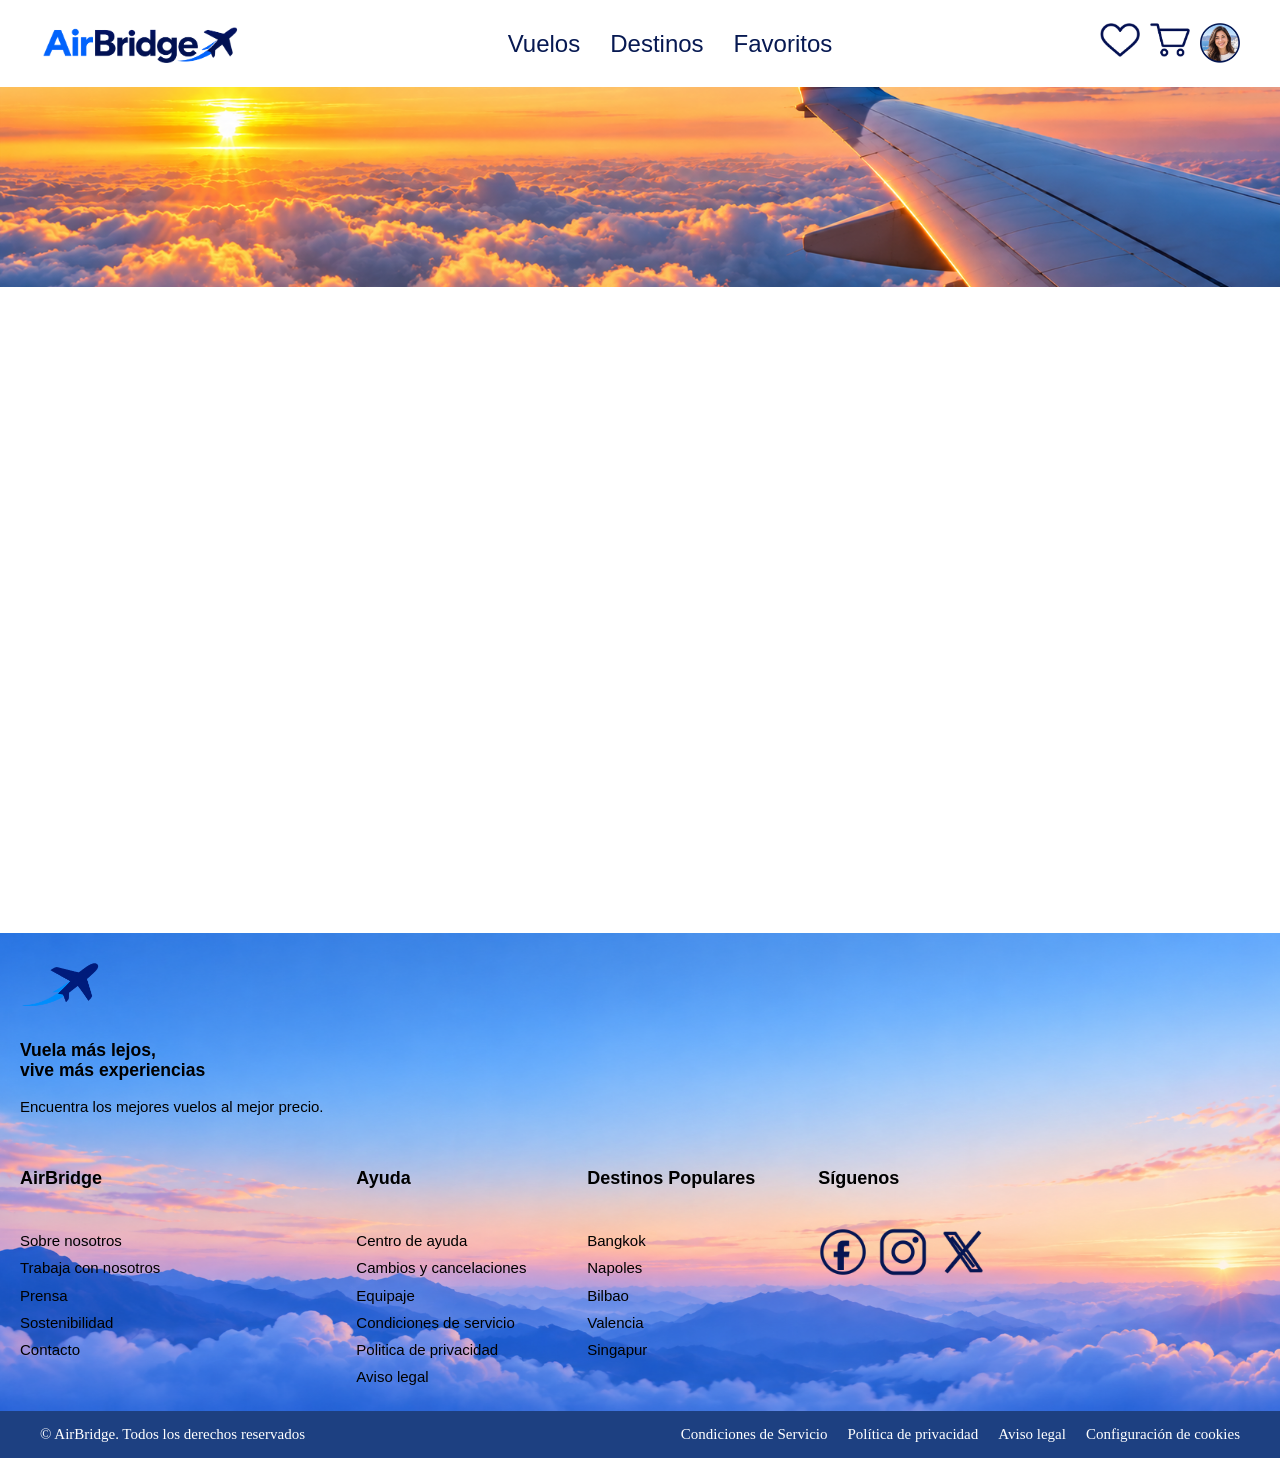
==== index.html @ 09ea3941 "ajustes para mobile first-hay que seguir" ====
<!DOCTYPE html>
<html lang="es">

<head>
    <meta charset="UTF-8">
    <meta name="viewport" content="width=device-width, initial-scale=1.0">
    <meta name="author" content="Grupo4">
    <meta name="description" content="Buscador de vuelos">
    <link rel="icon" href="assets/logo_tab.png" type="image/png">
    <link rel="stylesheet" href="css/normalize.css">
    <link rel="stylesheet" href="css/variables.css">
    <link rel="stylesheet" href="css/style.css">
    <link rel="stylesheet" href="css/index.css">

    <title>AirBridge</title>
</head>

<body>
    <header>
        <nav class="header__nav">

            <a href="index.html" class="header__logo-link">
                <img src="assets/logo.png" alt="image_logo">
            </a>

            <ul class="header__navigator">
                <li>
                    <a class="header__navigator-link" href="index.html">Vuelos</a>
                </li>
                <li>
                    <a class="header__navigator-link" href="#">Destinos</a>
                </li>
                <li>
                    <a class="header__navigator-link" href="#">Favoritos</a>
                </li>
            </ul>

            <ul class="header__net">
                <li class="header__net-link">
                    <a href="results.html">
                        <img src="assets/icons/corazon.png" alt="Favorites">
                    </a>
                </li>
                <li class="header__net-link">
                    <a href="shoppingCart.html">
                        <img src="assets/icons/carrito.png" alt="Shopping-car">
                    </a>
                </li>
                <li class="header__net-link">
                    <a href="#">
                        <img src="assets/icons/logged_in.png" alt="User">
                    </a>
                </li>
            </ul>
        </nav>
    </header>
    <main>
        <div>
            <img src="assets/portada.png" class="front__image" alt="image-front">
        </div>


    </main>
    <footer>
        <div class="footer">
            <section class="footer__section">
                <div class="footer__logo">
                    <img src="assets/logo_tab.png" height="80px" width="80px" alt="image/logo"
                        class="footer__logo-image">
                    <div class="footer__logo-text">
                        <h3>Vuela más lejos, <br> vive más experiencias</h3>
                        <p>Encuentra los mejores vuelos al mejor precio.</p>
                    </div>

                </div>
                <div class="footer__air">
                    <h3 class="footer__air-text">AirBridge</h3>
                    <ul class="footer__air-list">
                        <li>Sobre nosotros</li>
                        <li>Trabaja con nosotros</li>
                        <li>Prensa</li>
                        <li>Sostenibilidad</li>
                        <li>Contacto</li>
                    </ul>
                </div>
                <div class="footer__air">
                    <h3 class="footer__air-text">Ayuda</h3>
                    <ul class="footer__air-list">
                        <li>Centro de ayuda</li>
                        <li>Cambios y cancelaciones</li>
                        <li>Equipaje</li>
                        <li>Condiciones de servicio</li>
                        <li>Politica de privacidad</li>
                        <li>Aviso legal</li>
                    </ul>
                </div>
                <div class="footer__air">
                    <h3 class="footer__air-text">Destinos Populares</h3>
                    <ul class="footer__air-list">
                        <li>Bangkok</li>
                        <li>Napoles</li>
                        <li>Bilbao</li>
                        <li>Valencia</li>
                        <li>Singapur</li>
                    </ul>
                </div>
                <div class="footer__air">
                    <h3 class="footer__air-text">Síguenos</h3>
                    <ul class="footer__logo-list">
                        <li>
                            <img src="assets/icons/facebook.png" height="50px" width="50px" alt="image/facebook">
                        </li>
                        <li>
                            <img src="assets/icons/instagram.png" height="50px" width="50px" alt="image/instagram">
                        </li>
                        <li>
                            <img src="assets/icons/x.png" height="50px" width="50px" alt="image/x">
                        </li>
                    </ul>
                </div>
            </section>

        </div> <!-- footer -->
        <div class="footer__copy">
            <p>&copy; AirBridge. Todos los derechos reservados
            <div class="footer__copy-net">
                <p>Condiciones de Servicio</p>
                <p>Política de privacidad</p>
                <p>Aviso legal</p>
                <p>Configuración de cookies</p>
            </div>
        </div>
    </footer>

</body>

</html>
---- css/variables.css ----
:root{

/* =================================================
                  MAIN COLORS                           
===================================================*/

   --color-primary:     #0066FF; /* Azul eléctrico */
   --color-secondary:   #2563EB; /* Azul intenso */
   --color-navy:        #071952; /* Azul marino oscuro */

/* =================================================
                BACKGROUND                         
====================================================*/
   
   --bg-primary:        #F4F9FE; /* Blanco azulado muy claro */
   --color-surface:     #FFFFFF; /* Blanco puro */
   --color-surface-blue:#EAF2FC; /* Azul hielo muy claro */

/* ==================================================
                  TEXTS                              
=====================================================*/

   --color-text:           #071952;  /* Azul marino oscuro */
   --color-text-secondary: #526A99;  /* Azul grisáceo */

/* ==================================================
                  BORDERS                              
=====================================================*/

   --color-border:  #D5E2F3; /* Azul grisáceo muy claro */

/* ==================================================
                  FOOTER                              
=====================================================*/

    --color-footer: #1D4081; /* Azul marino medio */

/* ==================================================
                  FONTS                              
=====================================================*/

   --font-primary:      Arial, Helvetica, sans-serif;
   --font-second:       Verdana, Geneva, sans-serif;

}
---- css/style.css ----
/*==========================================
              ESTILOS GENERALES             
============================================*/


html {
    box-sizing: border-box;
    font-size: 62.5%;
    /* Cambiamos la proporción 1rem = 10px  */
}

*,
*:before,
*:after {
    box-sizing: inherit;
}

/* =============================================
                  COMUNES                       
================================================*/

img {
    display: block;
    max-width: 100%;
    height: auto;
}

a {
    text-decoration: none;
    font-size: 2rem;
    color: var(--color-text);
}

ul {
    list-style: none;
}

.contenedor {
    max-width: 120rem;
    width: 90%;
    margin: 0 auto;
}

/*===============================================
                   HEADER                        
====================================================*/


/*---------------Mobile*/

.header__nav {
    background-color: var(--color-surface);
    display: flex;
    flex-wrap: wrap;
    justify-content: space-between;
    align-items: center;
    margin: 0;
    padding: 1rem 1.6rem;
    row-gap: 1rem;
}

.header__logo-link {
    width: 12rem;
}

.header__navigator {
    display: flex;
    gap: 3rem;
    order: 3;
    width: 100%;
    justify-content: center;
}

.header__navigator-link {
    font-family: var(--font-primary);
    font-size: 1.6rem;
}

.header__net {
    display: flex;
    gap: 1rem;
}

.header__net img {
    width: 2.8rem;
}


/*--------------Desktop*/
@media (min-width:1024px) {
    .header__nav {
        flex-wrap: nowrap;
        padding: 1rem 4rem;
    }

    .header__logo-link {
        width: 20rem;
    }

    .header__navigator {
        order: 0;
        width: auto;
        gap: 3rem;
    }

    .header__navigator-link {
        font-size: 2.4rem;
    }

    .header__net img {
        width: 4rem;
    }

}







/*================================================
               PORTADA                            
==================================================*/
main {
    margin: 0;
    padding: 0;
    min-height: 94vh;
}

.front__image {
    display: block;
    width: 100%;
    height: 20rem;
    object-fit: cover;
    object-position: center;
    margin: 0;
    padding: 0;
}





/*==================================
            FOOTER                   
=============================================*/
/*==================================
            FOOTER
=============================================*/

/*---------------Mobile*/

.footer {
    background-image: url(../assets/img_footer.png);
    background-size: cover;
    background-repeat: no-repeat;
    background-position: bottom;
}

.footer__section {
    display: grid;
    grid-template-columns: repeat(2, 1fr);
    gap: 2rem;
    padding: 1rem 2rem;
}

.footer__logo-text {
    font-family: var(--font-second);
    font-size: 1.5rem;
}

.footer__air {
    display: flex;
    flex-direction: column;
    gap: 1rem;
}

.footer__air-text {
    font-family: var(--font-primary);
    font-size: 1.8rem;
}

.footer__air-list {
    display: flex;
    flex-direction: column;
    gap: 1rem;
    padding: 0;
    font-family: var(--font-second);
    font-size: 1.5rem;
}

.footer__logo {
    grid-column: 1 / -1;
}

.footer__logo-list {
    display: flex;
    gap: 1rem;
    padding-left: 0;
}

.footer__copy {
    display: flex;
    flex-direction: column;
    gap: 1rem;
    padding: 1rem 1.6rem;
    font-size: 1.5rem;
    background-color: var(--color-footer);
    color: var(--color-surface);
}

.footer__copy-net {
    display: grid;
    grid-template-columns: repeat(2, 1fr);
    gap: 1rem;
}

/*--------------Desktop*/

@media (min-width: 1024px) {
    .footer__section {
        grid-template-columns: 1.5fr repeat(4, 1fr);
    }

    .footer__copy {
        flex-direction: row;
        justify-content: space-between;
        padding: 0 4rem;
    }

    .footer__copy-net {
        display: flex;
        gap: 2rem;
    }
}
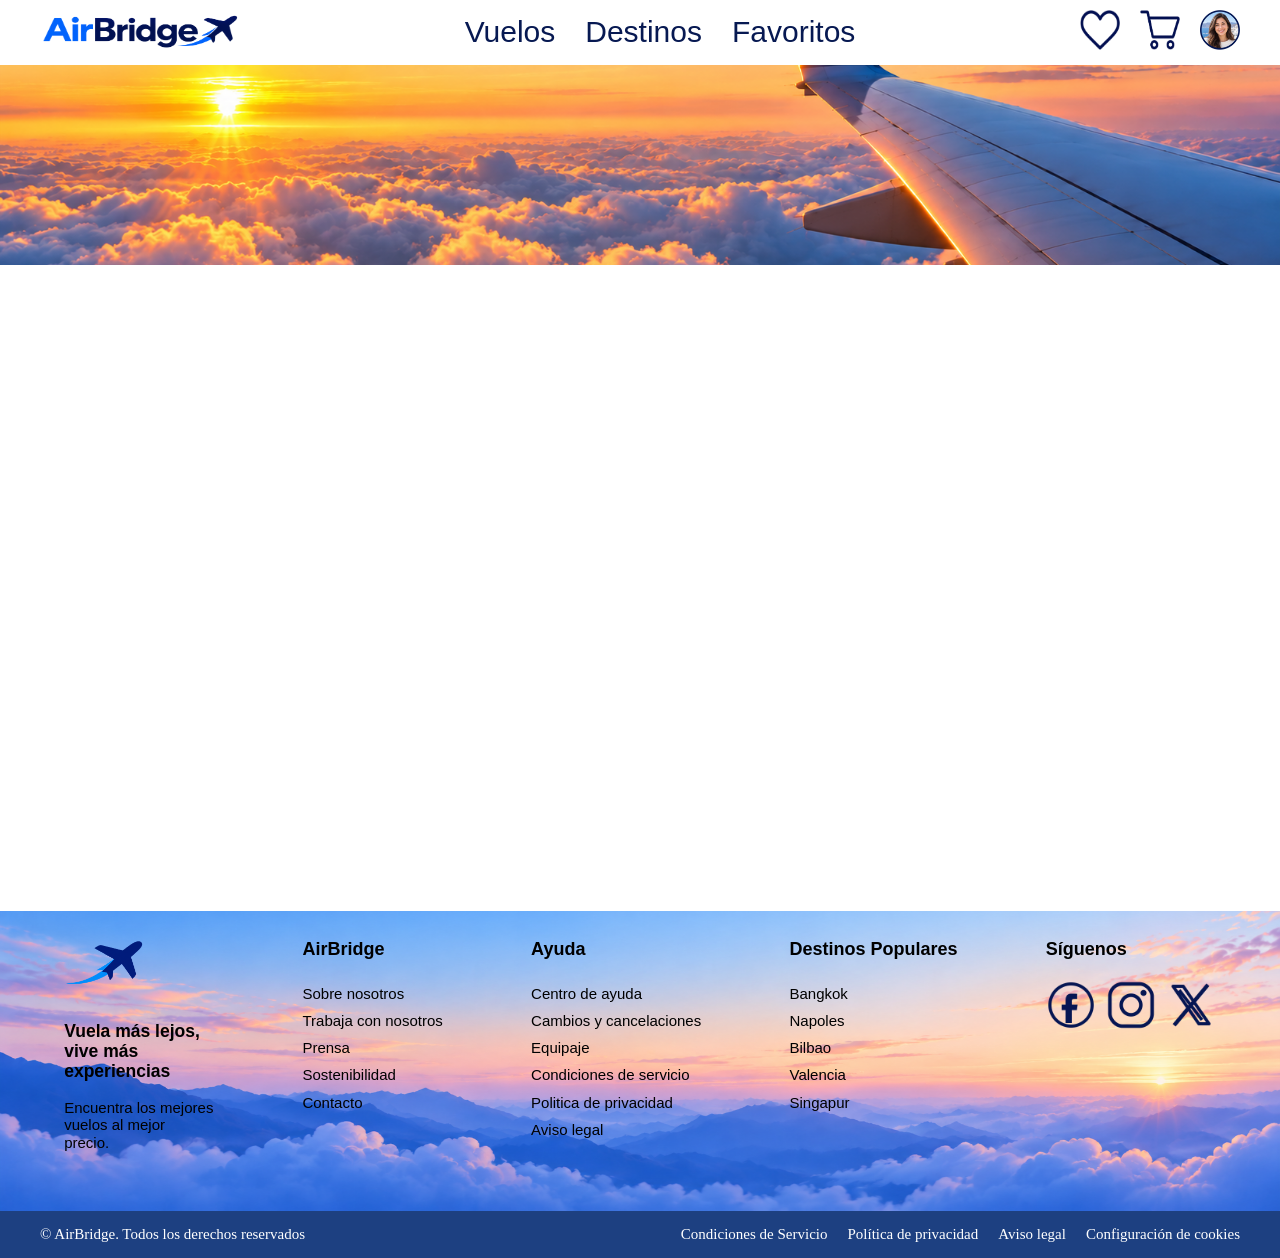
==== commit e6f9835a: "feat: formulario completado antes de unir a dev" ====
--- a/index.html
+++ b/index.html
@@ -1,6 +1,5 @@
 <!DOCTYPE html>
 <html lang="es">
-
 <head>
     <meta charset="UTF-8">
     <meta name="viewport" content="width=device-width, initial-scale=1.0">
@@ -10,17 +9,15 @@
     <link rel="stylesheet" href="css/normalize.css">
     <link rel="stylesheet" href="css/variables.css">
     <link rel="stylesheet" href="css/style.css">
-    <link rel="stylesheet" href="css/index.css">
 
     <title>AirBridge</title>
 </head>
-
 <body>
     <header>
         <nav class="header__nav">
 
             <a href="index.html" class="header__logo-link">
-                <img src="assets/logo.png" alt="image_logo">
+                <img src="assets/logo.png" height="60px" width="200px" alt="image_logo" >
             </a>
 
             <ul class="header__navigator">
@@ -32,41 +29,42 @@
                 </li>
                 <li>
                     <a class="header__navigator-link" href="#">Favoritos</a>
-                </li>
+                </li>                    
             </ul>
 
             <ul class="header__net">
-                <li class="header__net-link">
+                <li  class="header__net-link">
                     <a href="results.html">
-                        <img src="assets/icons/corazon.png" alt="Favorites">
-                    </a>
+                        <img src="assets/icons/corazon.png" height="40px" width="40px" alt="Favorites">
+                    </a>    
                 </li>
                 <li class="header__net-link">
                     <a href="shoppingCart.html">
-                        <img src="assets/icons/carrito.png" alt="Shopping-car">
+                        <img src="assets/icons/carrito.png" height="40px" width="40px" alt="Shopping-car">
                     </a>
                 </li>
-                <li class="header__net-link">
+                <li  class="header__net-link">
                     <a href="#">
-                        <img src="assets/icons/logged_in.png" alt="User">
+                        <img src="assets/icons/logged_in.png" height="40px" width="40px" alt="User">
                     </a>
                 </li>
             </ul>
         </nav>
     </header>
     <main>
-        <div>
-            <img src="assets/portada.png" class="front__image" alt="image-front">
+        <div >
+            <img src="assets/portada.png"  class="front__image" alt="image-front">
         </div>
+        <form action="" class="form" id="searchForm">
+       <!-- FORMULARIO  -->
 
-
+        </form>
     </main>
     <footer>
-        <div class="footer">
+            <div class="footer">
             <section class="footer__section">
                 <div class="footer__logo">
-                    <img src="assets/logo_tab.png" height="80px" width="80px" alt="image/logo"
-                        class="footer__logo-image">
+                    <img src="assets/logo_tab.png" height="80px" width="80px" alt="image/logo" class="footer__logo-image">
                     <div class="footer__logo-text">
                         <h3>Vuela más lejos, <br> vive más experiencias</h3>
                         <p>Encuentra los mejores vuelos al mejor precio.</p>
@@ -108,30 +106,30 @@
                     <h3 class="footer__air-text">Síguenos</h3>
                     <ul class="footer__logo-list">
                         <li>
-                            <img src="assets/icons/facebook.png" height="50px" width="50px" alt="image/facebook">
+                            <img src="assets/icons/facebook.png" height="50px" width="50px"alt="image/facebook">
                         </li>
                         <li>
-                            <img src="assets/icons/instagram.png" height="50px" width="50px" alt="image/instagram">
+                            <img src="assets/icons/instagram.png" height="50px" width="50px"alt="image/instagram">
                         </li>
                         <li>
-                            <img src="assets/icons/x.png" height="50px" width="50px" alt="image/x">
+                            <img src="assets/icons/x.png" height="50px" width="50px"alt="image/x">
                         </li>
                     </ul>
                 </div>
             </section>
 
-        </div> <!-- footer -->
+        </div>    <!-- footer -->
         <div class="footer__copy">
-            <p>&copy; AirBridge. Todos los derechos reservados
+            <p >&copy; AirBridge. Todos los derechos reservados 
             <div class="footer__copy-net">
                 <p>Condiciones de Servicio</p>
                 <p>Política de privacidad</p>
                 <p>Aviso legal</p>
                 <p>Configuración de cookies</p>
             </div>
-        </div>
+        </div> 
     </footer>
+    <script src="js/ui/redender.js"></script>
+</body>
+</html>
 
-</body>
-
-</html>
--- a/css/style.css
+++ b/css/style.css
@@ -1,17 +1,13 @@
 /*==========================================
               ESTILOS GENERALES             
-============================================*/
+============================================*/          
 
 
 html {
     box-sizing: border-box;
-    font-size: 62.5%;
-    /* Cambiamos la proporción 1rem = 10px  */
+    font-size: 62.5%;      /* Cambiamos la proporción 1rem = 10px  */ 
 }
-
-*,
-*:before,
-*:after {
+*, *:before, *:after {
     box-sizing: inherit;
 }
 
@@ -19,106 +15,55 @@
                   COMUNES                       
 ================================================*/
 
-img {
-    display: block;
-    max-width: 100%;
-    height: auto;
+a {
+  text-decoration: none;
+  font-size: 2rem;
+  color: var(--color-text);
 }
-
-a {
-    text-decoration: none;
-    font-size: 2rem;
-    color: var(--color-text);
-}
-
 ul {
-    list-style: none;
+  list-style: none;
 }
 
 .contenedor {
-    max-width: 120rem;
-    width: 90%;
-    margin: 0 auto;
+  max-width: 120rem;
+  width: 90%;
+  margin: 0 auto;
 }
 
 /*===============================================
                    HEADER                        
 ====================================================*/
 
-
-/*---------------Mobile*/
-
 .header__nav {
     background-color: var(--color-surface);
     display: flex;
-    flex-wrap: wrap;
     justify-content: space-between;
     align-items: center;
     margin: 0;
-    padding: 1rem 1.6rem;
-    row-gap: 1rem;
+    padding: 0;
+    max-height: 10vh;
+
+   
 }
-
 .header__logo-link {
-    width: 12rem;
+    width: 20rem;
+    height: auto;
+    margin-left: 4rem;
 }
-
 .header__navigator {
     display: flex;
-    gap: 3rem;
-    order: 3;
-    width: 100%;
-    justify-content: center;
+    gap: 3rem;   
 }
-
 .header__navigator-link {
     font-family: var(--font-primary);
-    font-size: 1.6rem;
+    font-size: 3rem;
 }
-
 .header__net {
     display: flex;
-    gap: 1rem;
+    gap: 2rem;
+    margin-right: 4rem;
 }
-
-.header__net img {
-    width: 2.8rem;
-}
-
-
-/*--------------Desktop*/
-@media (min-width:1024px) {
-    .header__nav {
-        flex-wrap: nowrap;
-        padding: 1rem 4rem;
-    }
-
-    .header__logo-link {
-        width: 20rem;
-    }
-
-    .header__navigator {
-        order: 0;
-        width: auto;
-        gap: 3rem;
-    }
-
-    .header__navigator-link {
-        font-size: 2.4rem;
-    }
-
-    .header__net img {
-        width: 4rem;
-    }
-
-}
-
-
-
-
-
-
-
+    
 /*================================================
                PORTADA                            
 ==================================================*/
@@ -127,7 +72,6 @@
     padding: 0;
     min-height: 94vh;
 }
-
 .front__image {
     display: block;
     width: 100%;
@@ -145,92 +89,74 @@
 /*==================================
             FOOTER                   
 =============================================*/
-/*==================================
-            FOOTER
-=============================================*/
-
-/*---------------Mobile*/
-
 .footer {
-    background-image: url(../assets/img_footer.png);
+    background-image: url( /assets/img_footer.png);
     background-size: cover;
     background-repeat: no-repeat;
-    background-position: bottom;
+    background-position: bottom ,bottom;
+    object-fit: cover; 
+    height: 30rem;
+    width: auto; 
 }
+.footer__section {   
+    display: flex;
+    justify-content:space-around;
+    align-items: flex-start;
+    margin: 0 ;
+    padding: 1rem 2rem;
+    max-height: 25rem;
 
-.footer__section {
-    display: grid;
-    grid-template-columns: repeat(2, 1fr);
-    gap: 2rem;
-    padding: 1rem 2rem;
+}
+.footer__logo {
+    width: 15rem;
+    height: 12rem;
 }
 
 .footer__logo-text {
+    font-size: 1.5rem;
     font-family: var(--font-second);
-    font-size: 1.5rem;
+    padding: 0;
+    margin: 0;
 }
 
 .footer__air {
     display: flex;
     flex-direction: column;
+    align-items: left;
     gap: 1rem;
 }
-
 .footer__air-text {
+    margin-bottom: 0;
     font-family: var(--font-primary);
     font-size: 1.8rem;
 }
-
 .footer__air-list {
     display: flex;
     flex-direction: column;
     gap: 1rem;
-    padding: 0;
+    padding: 0 ;
+}
+.footer__air-list  {
     font-family: var(--font-second);
     font-size: 1.5rem;
 }
-
-.footer__logo {
-    grid-column: 1 / -1;
+.footer__logo-list {
+    padding-left: 0;
+    display: flex;
+    justify-content: left;
+    gap: 1rem;
 }
-
-.footer__logo-list {
+.footer__copy  {
     display: flex;
-    gap: 1rem;
-    padding-left: 0;
-}
-
-.footer__copy {
-    display: flex;
-    flex-direction: column;
-    gap: 1rem;
-    padding: 1rem 1.6rem;
+    justify-content: space-between;
+    margin: 0 ;
     font-size: 1.5rem;
+    padding: 0 4rem;
     background-color: var(--color-footer);
     color: var(--color-surface);
 }
-
 .footer__copy-net {
-    display: grid;
-    grid-template-columns: repeat(2, 1fr);
-    gap: 1rem;
-}
-
-/*--------------Desktop*/
-
-@media (min-width: 1024px) {
-    .footer__section {
-        grid-template-columns: 1.5fr repeat(4, 1fr);
-    }
-
-    .footer__copy {
-        flex-direction: row;
-        justify-content: space-between;
-        padding: 0 4rem;
-    }
-
-    .footer__copy-net {
-        display: flex;
-        gap: 2rem;
-    }
+    display: flex;
+    gap: 2rem;
+    
 }
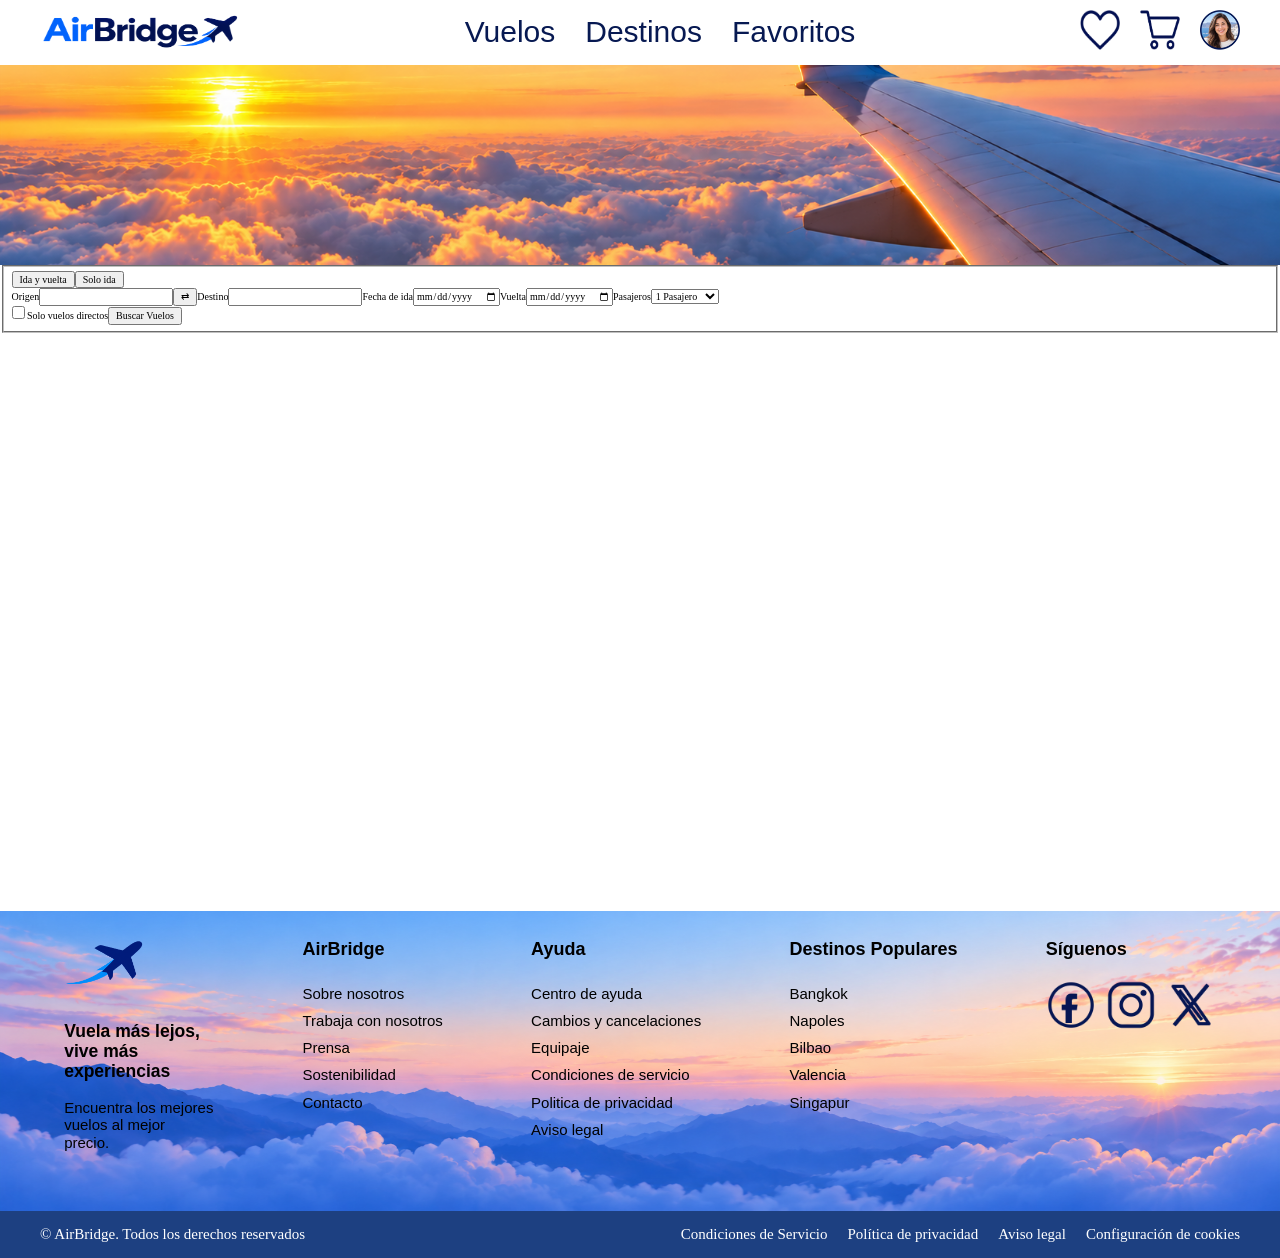
==== commit ae78afd8: "feat:index.js con el formulario importado" ====
--- a/index.html
+++ b/index.html
@@ -129,7 +129,7 @@
             </div>
         </div> 
     </footer>
-    <script src="js/ui/redender.js"></script>
+    <script type="module" src="js/pages/index.js" ></script>
 </body>
 </html>
 
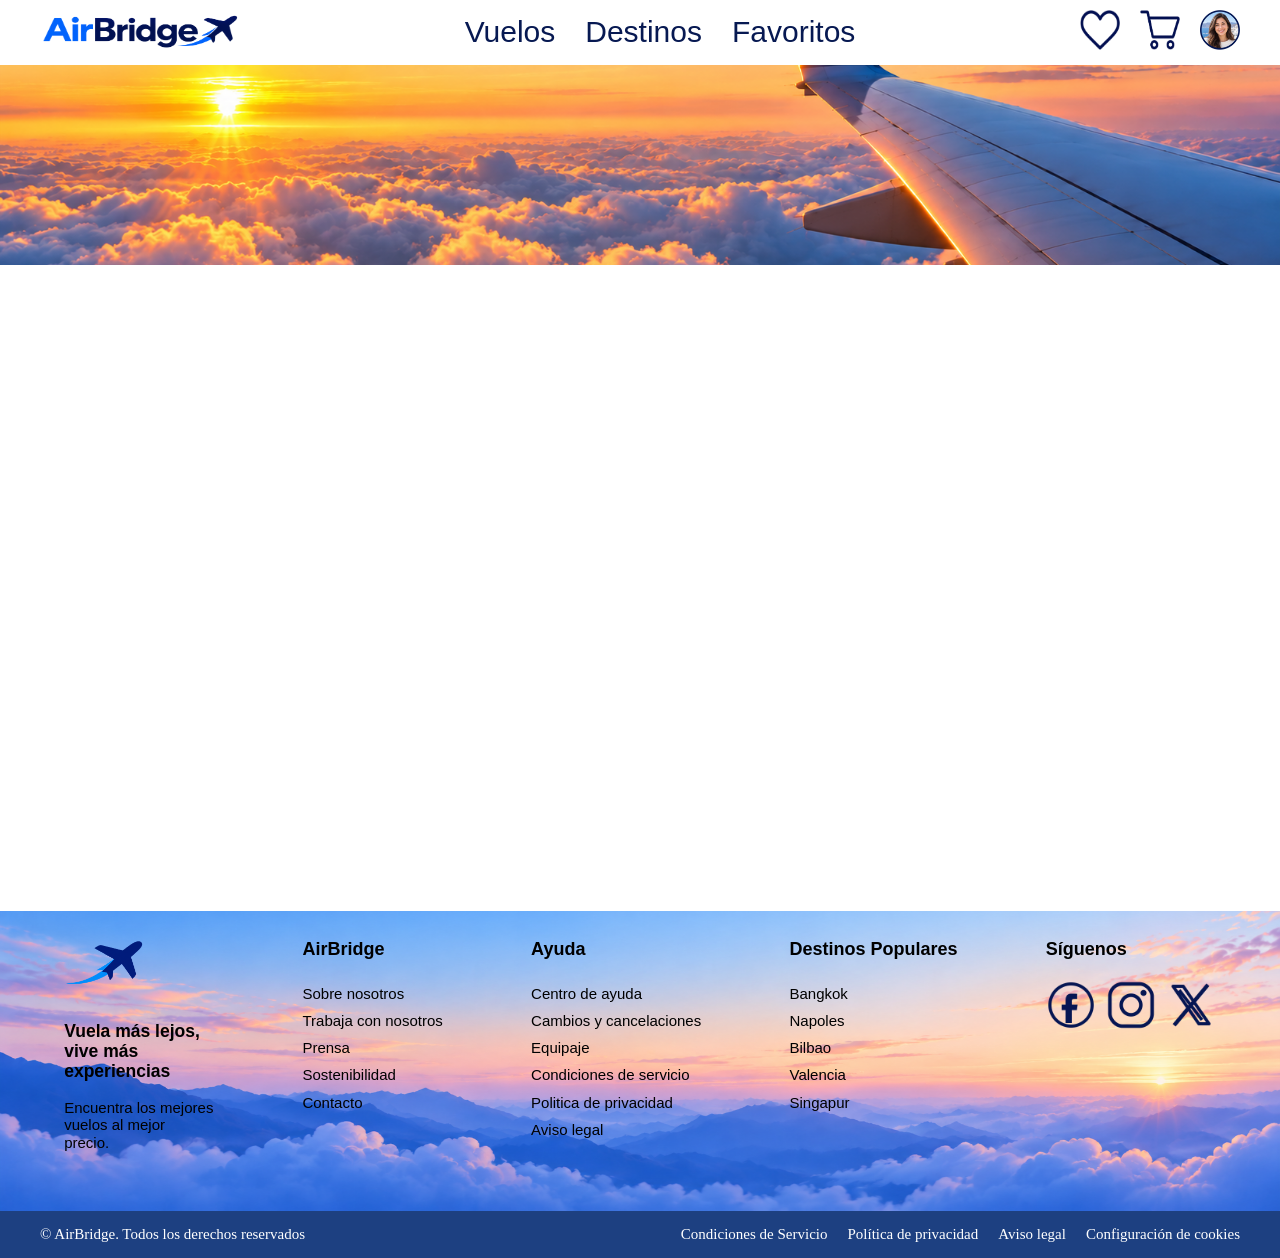
==== commit b367188f: "archivos de pruebas añadidos a gitignore" ====
--- a/index.html
+++ b/index.html
@@ -55,10 +55,6 @@
         <div >
             <img src="assets/portada.png"  class="front__image" alt="image-front">
         </div>
-        <form action="" class="form" id="searchForm">
-       <!-- FORMULARIO  -->
-
-        </form>
     </main>
     <footer>
             <div class="footer">
@@ -129,7 +125,8 @@
             </div>
         </div> 
     </footer>
-    <script type="module" src="js/pages/index.js" ></script>
+    
 </body>
 </html>
 
+
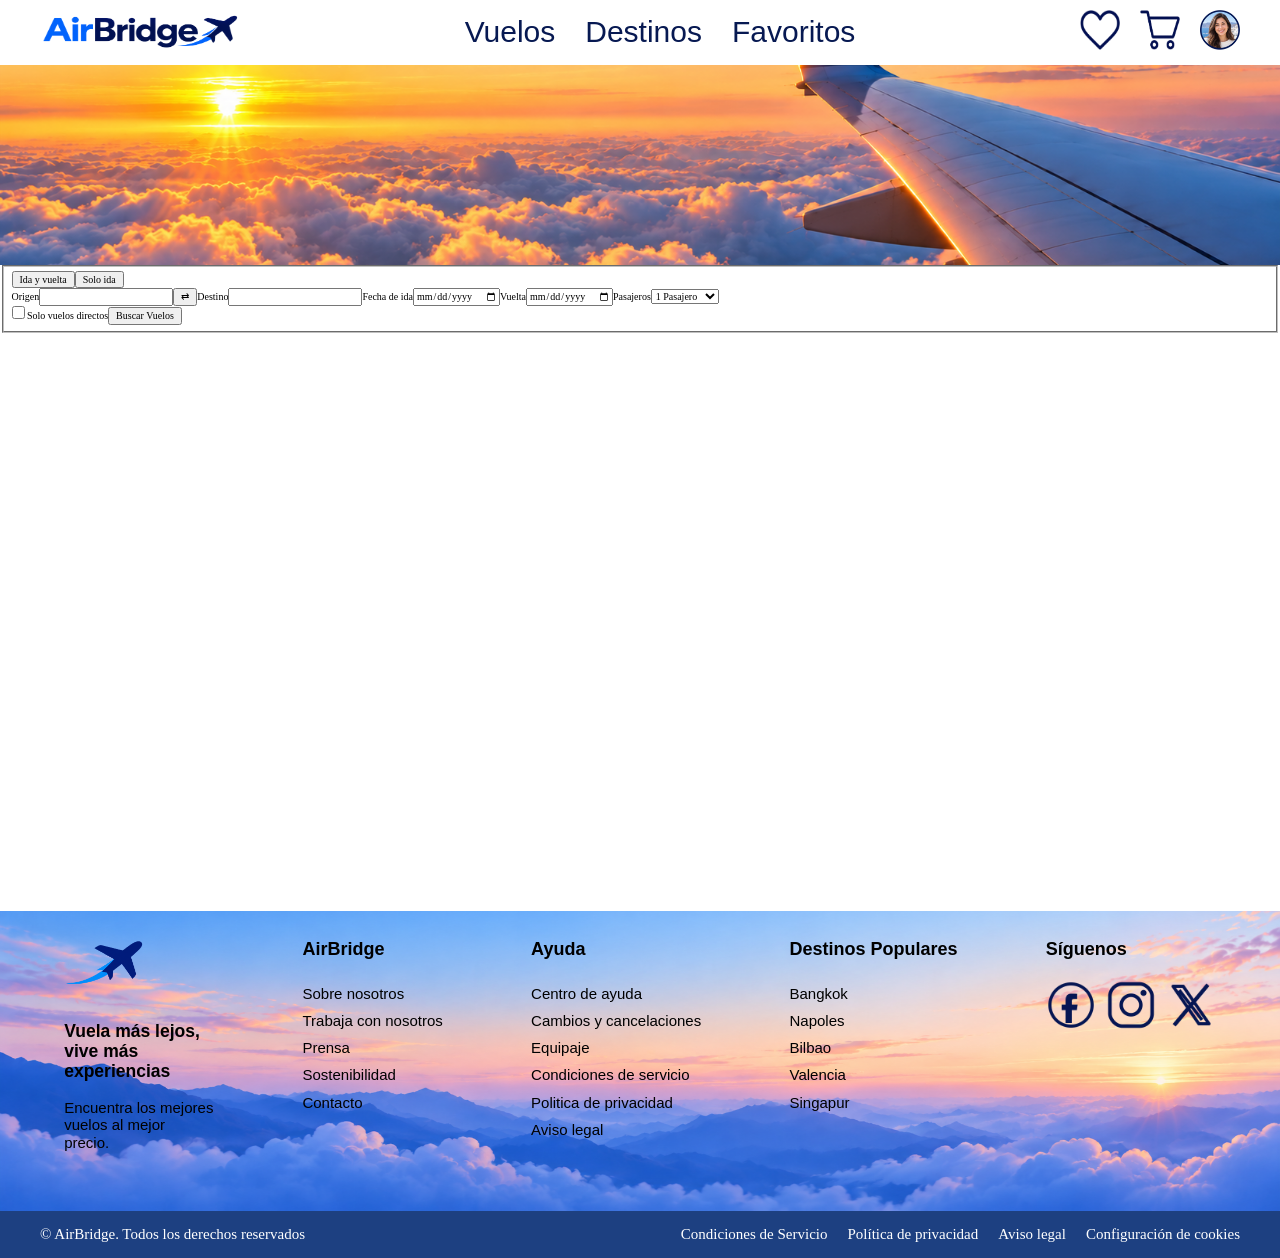
==== commit d5f6144e: "Merge branch 'dev' into ClasesModels" ====
--- a/index.html
+++ b/index.html
@@ -55,6 +55,10 @@
         <div >
             <img src="assets/portada.png"  class="front__image" alt="image-front">
         </div>
+        <form action="" class="form" id="searchForm">
+       <!-- FORMULARIO  -->
+
+        </form>
     </main>
     <footer>
             <div class="footer">
@@ -125,7 +129,7 @@
             </div>
         </div> 
     </footer>
-    
+    <script type="module" src="js/pages/index.js" ></script>
 </body>
 </html>
 
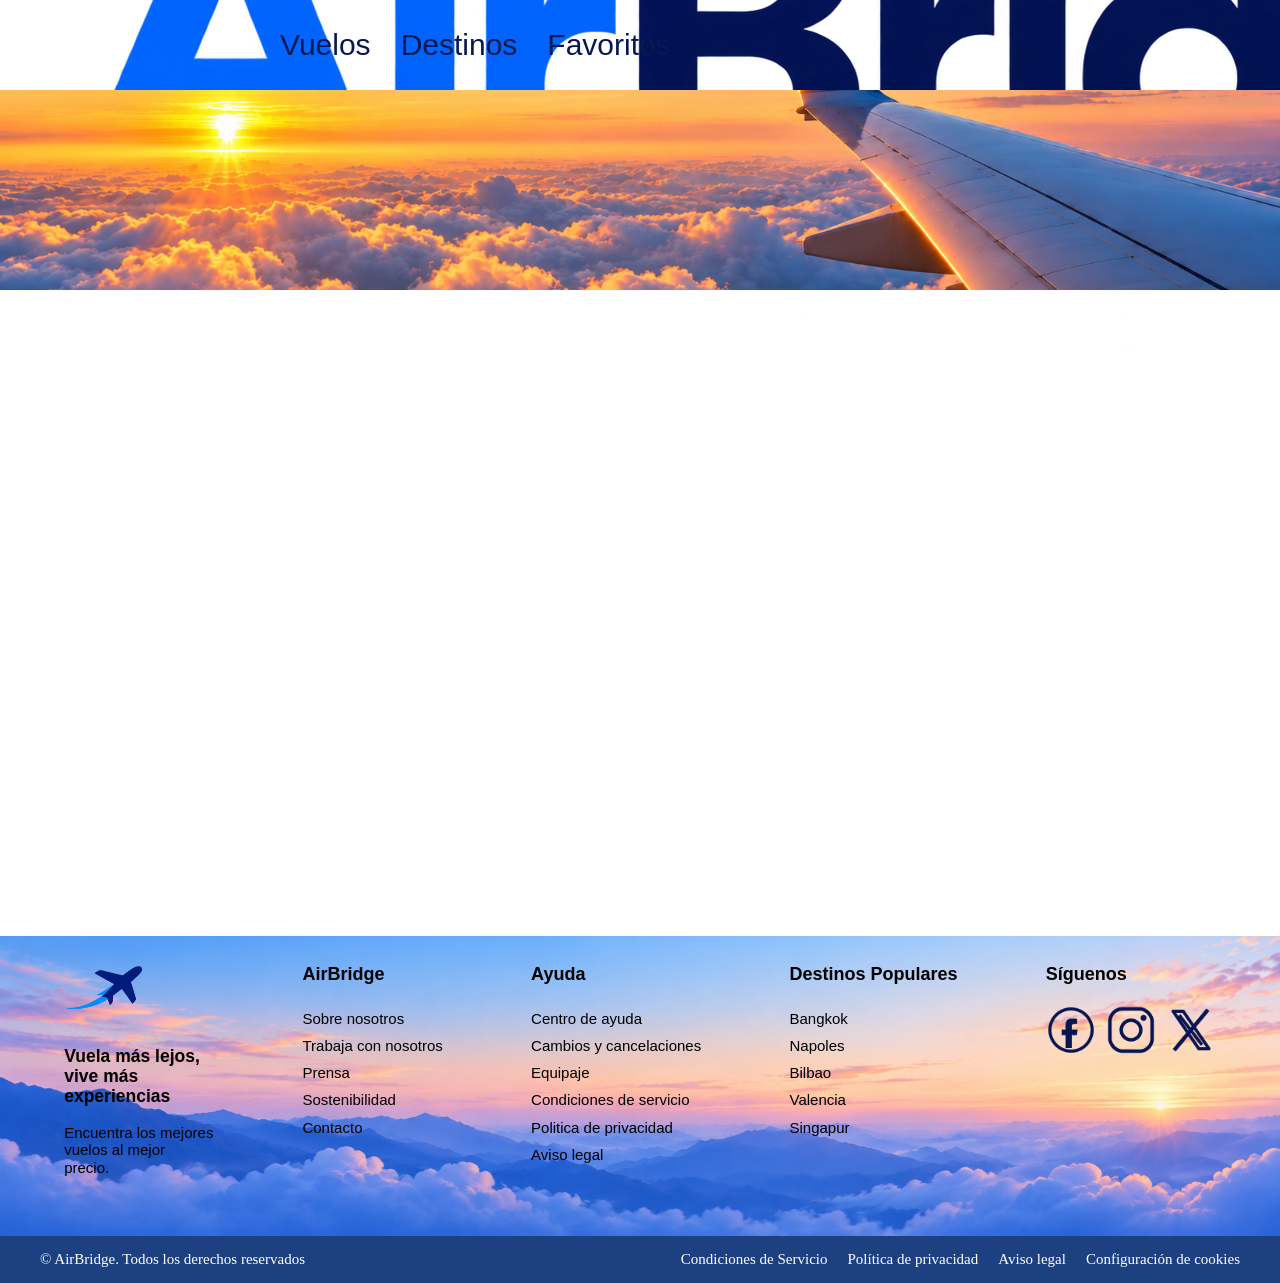
==== commit 1b64251d: "espacio" ====
--- a/index.html
+++ b/index.html
@@ -1,5 +1,6 @@
 <!DOCTYPE html>
 <html lang="es">
+
 <head>
     <meta charset="UTF-8">
     <meta name="viewport" content="width=device-width, initial-scale=1.0">
@@ -9,15 +10,17 @@
     <link rel="stylesheet" href="css/normalize.css">
     <link rel="stylesheet" href="css/variables.css">
     <link rel="stylesheet" href="css/style.css">
+    <link rel="stylesheet" href="css/index.css">
 
     <title>AirBridge</title>
 </head>
+
 <body>
     <header>
         <nav class="header__nav">
 
             <a href="index.html" class="header__logo-link">
-                <img src="assets/logo.png" height="60px" width="200px" alt="image_logo" >
+                <img src="assets/logo.png" alt="image_logo">
             </a>
 
             <ul class="header__navigator">
@@ -29,42 +32,41 @@
                 </li>
                 <li>
                     <a class="header__navigator-link" href="#">Favoritos</a>
-                </li>                    
+                </li>
             </ul>
-
+ 
             <ul class="header__net">
-                <li  class="header__net-link">
+                <li class="header__net-link">
                     <a href="results.html">
-                        <img src="assets/icons/corazon.png" height="40px" width="40px" alt="Favorites">
-                    </a>    
+                        <img src="assets/icons/corazon.png" alt="Favorites">
+                    </a>
                 </li>
                 <li class="header__net-link">
                     <a href="shoppingCart.html">
-                        <img src="assets/icons/carrito.png" height="40px" width="40px" alt="Shopping-car">
+                        <img src="assets/icons/carrito.png" alt="Shopping-car">
                     </a>
                 </li>
-                <li  class="header__net-link">
+                <li class="header__net-link">
                     <a href="#">
-                        <img src="assets/icons/logged_in.png" height="40px" width="40px" alt="User">
+                        <img src="assets/icons/logged_in.png" alt="User">
                     </a>
                 </li>
             </ul>
         </nav>
     </header>
     <main>
-        <div >
-            <img src="assets/portada.png"  class="front__image" alt="image-front">
+        <div>
+            <img src="assets/portada.png" class="front__image" alt="image-front">
         </div>
-        <form action="" class="form" id="searchForm">
-       <!-- FORMULARIO  -->
 
-        </form>
+
     </main>
     <footer>
-            <div class="footer">
+        <div class="footer">
             <section class="footer__section">
                 <div class="footer__logo">
-                    <img src="assets/logo_tab.png" height="80px" width="80px" alt="image/logo" class="footer__logo-image">
+                    <img src="assets/logo_tab.png" height="80px" width="80px" alt="image/logo"
+                        class="footer__logo-image">
                     <div class="footer__logo-text">
                         <h3>Vuela más lejos, <br> vive más experiencias</h3>
                         <p>Encuentra los mejores vuelos al mejor precio.</p>
@@ -106,31 +108,30 @@
                     <h3 class="footer__air-text">Síguenos</h3>
                     <ul class="footer__logo-list">
                         <li>
-                            <img src="assets/icons/facebook.png" height="50px" width="50px"alt="image/facebook">
+                            <img src="assets/icons/facebook.png" height="50px" width="50px" alt="image/facebook">
                         </li>
                         <li>
-                            <img src="assets/icons/instagram.png" height="50px" width="50px"alt="image/instagram">
+                            <img src="assets/icons/instagram.png" height="50px" width="50px" alt="image/instagram">
                         </li>
                         <li>
-                            <img src="assets/icons/x.png" height="50px" width="50px"alt="image/x">
+                            <img src="assets/icons/x.png" height="50px" width="50px" alt="image/x">
                         </li>
                     </ul>
                 </div>
             </section>
 
-        </div>    <!-- footer -->
+        </div> <!-- footer -->
         <div class="footer__copy">
-            <p >&copy; AirBridge. Todos los derechos reservados 
+            <p>&copy; AirBridge. Todos los derechos reservados
             <div class="footer__copy-net">
                 <p>Condiciones de Servicio</p>
                 <p>Política de privacidad</p>
                 <p>Aviso legal</p>
                 <p>Configuración de cookies</p>
             </div>
-        </div> 
+        </div>
     </footer>
-    <script type="module" src="js/pages/index.js" ></script>
+
 </body>
-</html>
 
-
+</html>
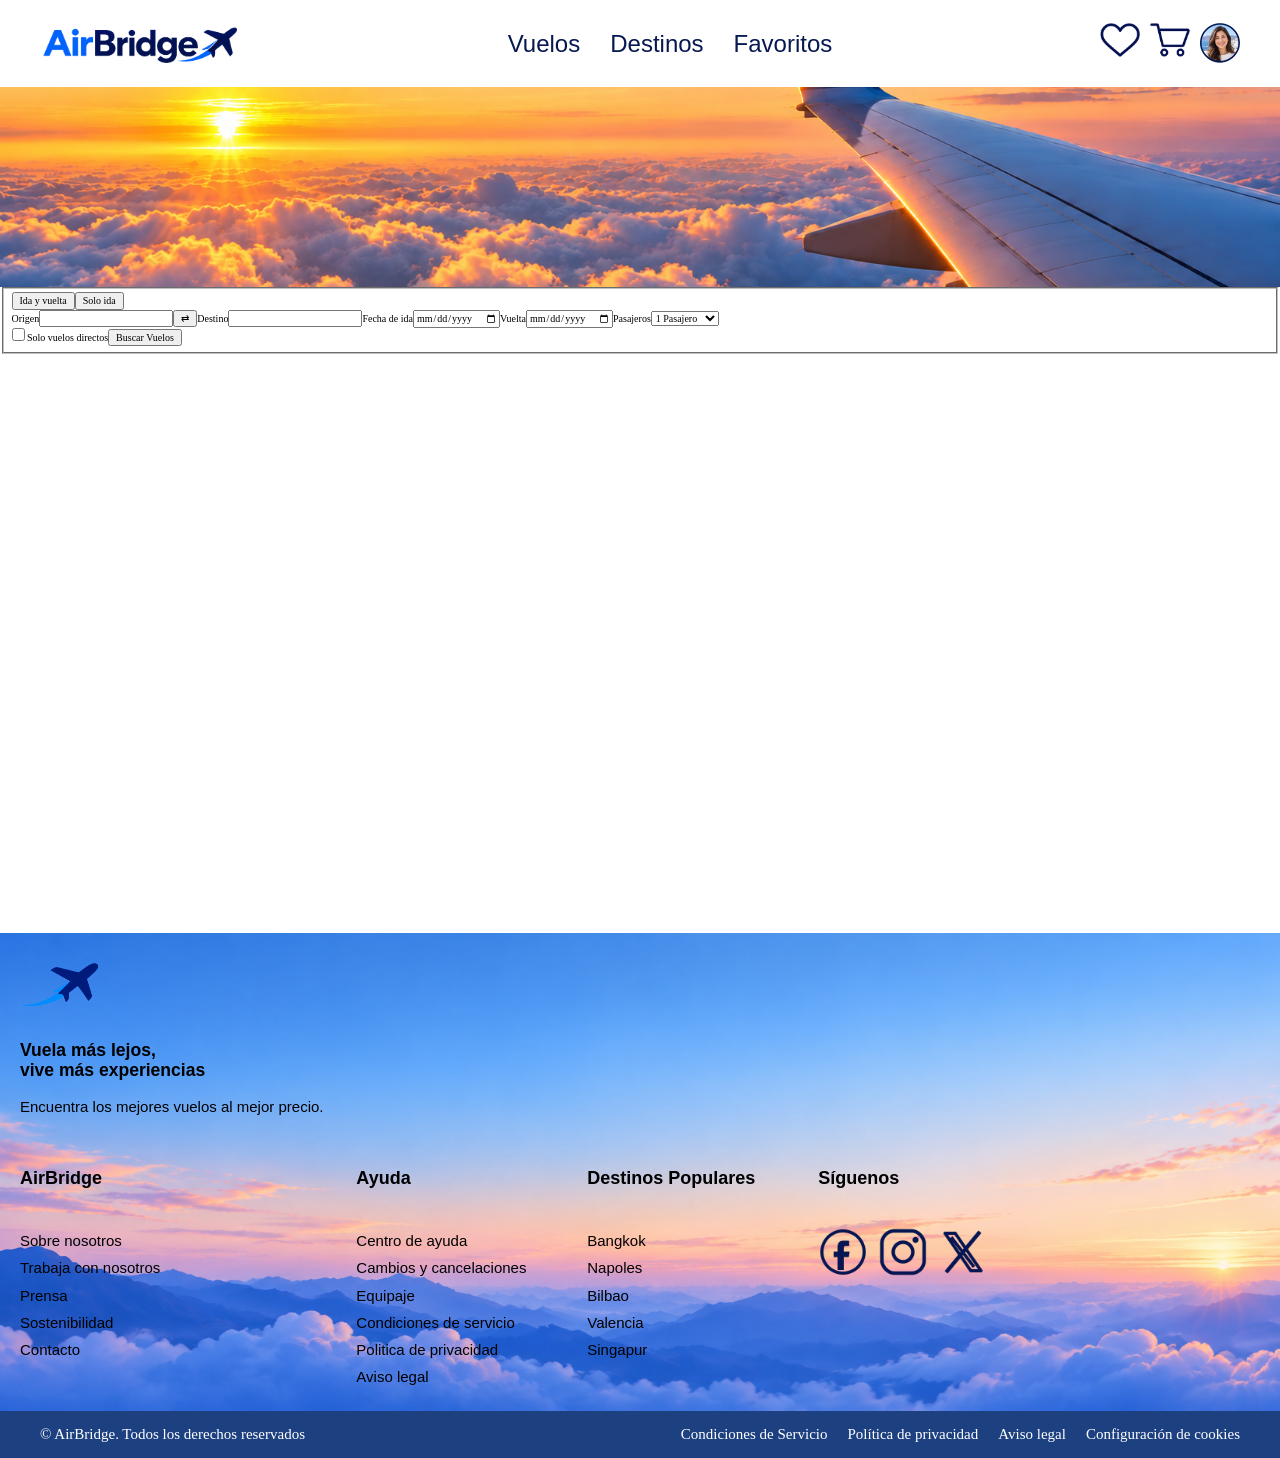
==== commit 9b1852a7: "Merge branch 'dev' into indexFront" ====
--- a/index.html
+++ b/index.html
@@ -58,8 +58,10 @@
         <div>
             <img src="assets/portada.png" class="front__image" alt="image-front">
         </div>
+        <form action="" class="form" id="searchForm">
+       <!-- FORMULARIO  -->
 
-
+        </form>
     </main>
     <footer>
         <div class="footer">
@@ -131,7 +133,7 @@
             </div>
         </div>
     </footer>
-
+    <script type="module" src="js/pages/index.js" ></script>
 </body>
 
-</html>+</html>
--- a/css/style.css
+++ b/css/style.css
@@ -1,13 +1,17 @@
 /*==========================================
               ESTILOS GENERALES             
-============================================*/          
+============================================*/
 
 
 html {
     box-sizing: border-box;
-    font-size: 62.5%;      /* Cambiamos la proporción 1rem = 10px  */ 
-}
-*, *:before, *:after {
+    font-size: 62.5%;
+    /* Cambiamos la proporción 1rem = 10px  */
+}
+
+*,
+*:before,
+*:after {
     box-sizing: inherit;
 }
 
@@ -15,13 +19,20 @@
                   COMUNES                       
 ================================================*/
 
+img {
+    display: block;
+    max-width: 100%;
+    height: auto;
+}
+
 a {
-  text-decoration: none;
-  font-size: 2rem;
-  color: var(--color-text);
-}
+    text-decoration: none;
+    font-size: 2rem;
+    color: var(--color-text);
+}
+
 ul {
-  list-style: none;
+    list-style: none;
 }
 
 .contenedor {
@@ -34,36 +45,80 @@
                    HEADER                        
 ====================================================*/
 
+
+/*---------------Mobile*/
+
 .header__nav {
     background-color: var(--color-surface);
     display: flex;
+    flex-wrap: wrap;
     justify-content: space-between;
     align-items: center;
     margin: 0;
-    padding: 0;
-    max-height: 10vh;
-
-   
-}
+    padding: 1rem 1.6rem;
+    row-gap: 1rem;
+}
+
 .header__logo-link {
-    width: 20rem;
-    height: auto;
-    margin-left: 4rem;
-}
+    width: 12rem;
+}
+
 .header__navigator {
     display: flex;
-    gap: 3rem;   
-}
+    gap: 3rem;
+    order: 3;
+    width: 100%;
+    justify-content: center;
+}
+
 .header__navigator-link {
     font-family: var(--font-primary);
-    font-size: 3rem;
-}
+    font-size: 1.6rem;
+}
+
 .header__net {
     display: flex;
-    gap: 2rem;
-    margin-right: 4rem;
-}
-    
+    gap: 1rem;
+}
+
+.header__net img {
+    width: 2.8rem;
+}
+
+
+/*--------------Desktop*/
+@media (min-width:1024px) {
+    .header__nav {
+        flex-wrap: nowrap;
+        padding: 1rem 4rem;
+    }
+
+    .header__logo-link {
+        width: 20rem;
+    }
+
+    .header__navigator {
+        order: 0;
+        width: auto;
+        gap: 3rem;
+    }
+
+    .header__navigator-link {
+        font-size: 2.4rem;
+    }
+
+    .header__net img {
+        width: 4rem;
+    }
+
+}
+
+
+
+
+
+
+
 /*================================================
                PORTADA                            
 ==================================================*/
@@ -72,6 +127,7 @@
     padding: 0;
     min-height: 94vh;
 }
+
 .front__image {
     display: block;
     width: 100%;
@@ -89,74 +145,92 @@
 /*==================================
             FOOTER                   
 =============================================*/
+/*==================================
+            FOOTER
+=============================================*/
+
+/*---------------Mobile*/
+
 .footer {
-    background-image: url( /assets/img_footer.png);
+    background-image: url(../assets/img_footer.png);
     background-size: cover;
     background-repeat: no-repeat;
-    background-position: bottom ,bottom;
-    object-fit: cover; 
-    height: 30rem;
-    width: auto; 
-}
-.footer__section {   
-    display: flex;
-    justify-content:space-around;
-    align-items: flex-start;
-    margin: 0 ;
+    background-position: bottom;
+}
+
+.footer__section {
+    display: grid;
+    grid-template-columns: repeat(2, 1fr);
+    gap: 2rem;
     padding: 1rem 2rem;
-    max-height: 25rem;
-
-}
-.footer__logo {
-    width: 15rem;
-    height: 12rem;
 }
 
 .footer__logo-text {
+    font-family: var(--font-second);
     font-size: 1.5rem;
-    font-family: var(--font-second);
-    padding: 0;
-    margin: 0;
 }
 
 .footer__air {
     display: flex;
     flex-direction: column;
-    align-items: left;
-    gap: 1rem;
-}
+    gap: 1rem;
+}
+
 .footer__air-text {
-    margin-bottom: 0;
     font-family: var(--font-primary);
     font-size: 1.8rem;
 }
+
 .footer__air-list {
     display: flex;
     flex-direction: column;
     gap: 1rem;
-    padding: 0 ;
-}
-.footer__air-list  {
+    padding: 0;
     font-family: var(--font-second);
     font-size: 1.5rem;
 }
+
+.footer__logo {
+    grid-column: 1 / -1;
+}
+
 .footer__logo-list {
+    display: flex;
+    gap: 1rem;
     padding-left: 0;
-    display: flex;
-    justify-content: left;
-    gap: 1rem;
-}
-.footer__copy  {
-    display: flex;
-    justify-content: space-between;
-    margin: 0 ;
+}
+
+.footer__copy {
+    display: flex;
+    flex-direction: column;
+    gap: 1rem;
+    padding: 1rem 1.6rem;
     font-size: 1.5rem;
-    padding: 0 4rem;
     background-color: var(--color-footer);
     color: var(--color-surface);
 }
+
 .footer__copy-net {
-    display: flex;
-    gap: 2rem;
-    
+    display: grid;
+    grid-template-columns: repeat(2, 1fr);
+    gap: 1rem;
+}
+
+/*--------------Desktop*/
+
+@media (min-width: 1024px) {
+    .footer__section {
+        grid-template-columns: 1.5fr repeat(4, 1fr);
+    }
+
+    .footer__copy {
+        flex-direction: row;
+        justify-content: space-between;
+        padding: 0 4rem;
+    }
+
+    .footer__copy-net {
+        display: flex;
+        gap: 2rem;
+    }
 }
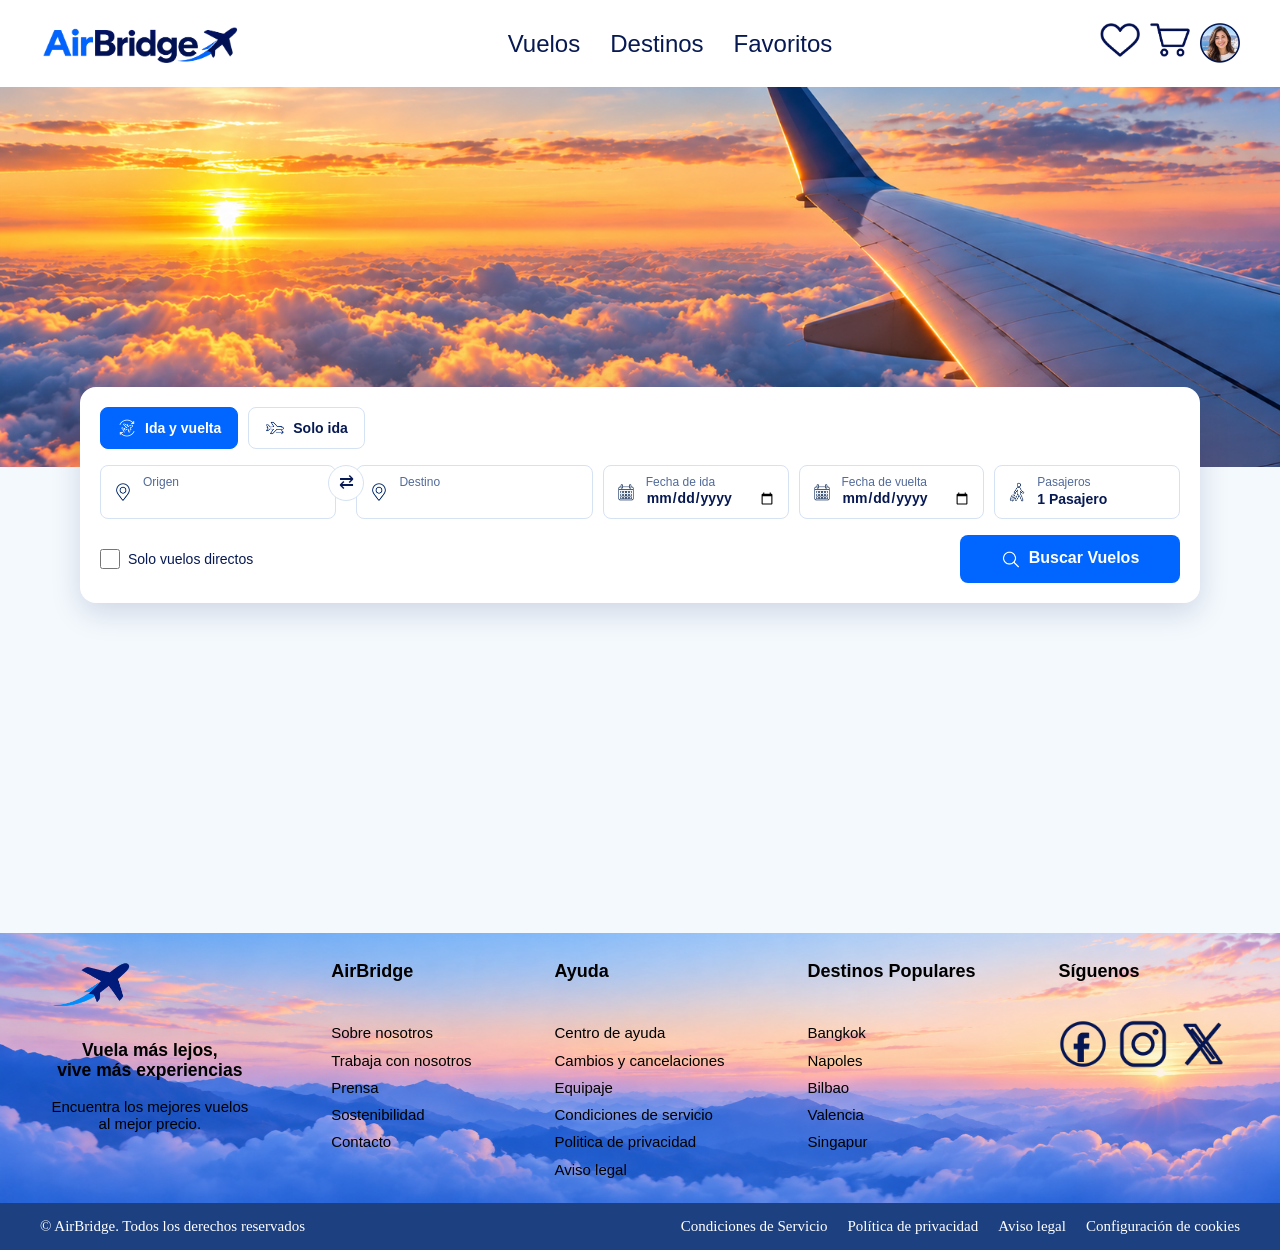
==== commit b27df7c3: "feat:new style" ====
--- a/index.html
+++ b/index.html
@@ -67,11 +67,11 @@
         <div class="footer">
             <section class="footer__section">
                 <div class="footer__logo">
-                    <img src="assets/logo_tab.png" height="80px" width="80px" alt="image/logo"
+                    <img  src="assets/logo_tab.png" height="80px" width="80px" alt="image/logo"
                         class="footer__logo-image">
                     <div class="footer__logo-text">
                         <h3>Vuela más lejos, <br> vive más experiencias</h3>
-                        <p>Encuentra los mejores vuelos al mejor precio.</p>
+                        <p>Encuentra los mejores vuelos <br> al mejor precio.</p>
                     </div>
 
                 </div>
--- a/css/style.css
+++ b/css/style.css
@@ -131,7 +131,7 @@
 .front__image {
     display: block;
     width: 100%;
-    height: 20rem;
+    height: 100%;
     object-fit: cover;
     object-position: center;
     margin: 0;
@@ -163,11 +163,15 @@
     grid-template-columns: repeat(2, 1fr);
     gap: 2rem;
     padding: 1rem 2rem;
+
 }
 
 .footer__logo-text {
     font-family: var(--font-second);
     font-size: 1.5rem;
+}
+.footer__logo {
+    text-align: center;
 }
 
 .footer__air {
@@ -218,9 +222,12 @@
 
 /*--------------Desktop*/
 
-@media (min-width: 1024px) {
+@media (min-width: 448px) {
     .footer__section {
-        grid-template-columns: 1.5fr repeat(4, 1fr);
+        display: flex;
+        justify-content: space-around;
+
+        /* grid-template-columns: 1.5fr repeat(4, 1fr); */
     }
 
     .footer__copy {
--- a/css/index.css
+++ b/css/index.css
@@ -0,0 +1,272 @@
+/* ////////////////// MOBILE DESIGN //////////////////// */
+
+main {
+   background-color: var(--bg-primary);
+}
+
+/* La portada dell'home è più alta; override solo per questa pagina */
+.front__image {
+   height: 26rem;
+}
+
+/* ---------- Card del form ---------- */
+
+.form {
+   position: relative;
+   margin: -8rem 1.6rem 3rem;
+   padding: 1.6rem;
+   background-color: var(--color-surface);
+   border-radius: 1.6rem;
+   box-shadow: 0 1rem 3rem rgba(7, 25, 82, 0.15);
+   font-family: var(--font-primary);
+   color: var(--color-text);
+}
+
+.fieldset-form {
+   display: grid;
+   grid-template-columns: 1fr 1fr;
+   gap: 1rem;
+   min-width: 0;
+   margin: 0;
+   padding: 0;
+   border: none;
+}
+
+/* ---------- Ida y vuelta / Solo ida ---------- */
+
+.form-buttons-trip {
+   grid-column: 1 / -1;
+   display: flex;
+   gap: 1rem;
+   margin-bottom: 0.6rem;
+}
+
+#round-trip,
+#one-trip {
+   display: flex;
+   align-items: center;
+   gap: 0.8rem;
+   padding: 1rem 1.6rem;
+   border: 1px solid var(--color-border);
+   border-radius: 0.8rem;
+   background-color: var(--color-surface);
+   color: var(--color-text);
+   font-family: inherit;
+   font-size: 1.4rem;
+   font-weight: bold;
+   cursor: pointer;
+}
+
+#round-trip::before,
+#one-trip::before {
+   content: "";
+   width: 2rem;
+   height: 2rem;
+   background-size: contain;
+   background-repeat: no-repeat;
+   background-position: center;
+}
+
+#round-trip::before { background-image: url(../assets/icons/ida_vuelta.png); }
+#one-trip::before   { background-image: url(../assets/icons/ida.png); }
+
+/* Il JS non segna il bottone attivo: lo deduciamo dallo stato di "Vuelta".
+   Di default è attivo "Ida y vuelta"; con returnDate disabilitato lo è "Solo ida". */
+.fieldset-form:not(:has(#returnDate:disabled)) #round-trip,
+.fieldset-form:has(#returnDate:disabled) #one-trip {
+   background-color: var(--color-primary);
+   border-color: var(--color-primary);
+   color: var(--color-surface);
+}
+
+.fieldset-form:not(:has(#returnDate:disabled)) #round-trip::before,
+.fieldset-form:has(#returnDate:disabled) #one-trip::before {
+   filter: brightness(0) invert(1);
+}
+
+/* ---------- Campi (label + input) ---------- */
+
+.fieldset-form > label {
+   display: grid;
+   grid-template-columns: 2rem 1fr;
+   column-gap: 1rem;
+   align-items: center;
+   padding: 1rem 1.2rem;
+   border: 1px solid var(--color-border);
+   border-radius: 0.8rem;
+   background-color: var(--color-surface);
+   font-size: 1.2rem;
+   color: var(--color-text-secondary);
+}
+
+/* l'attributo hidden del JS perderebbe contro display:grid */
+.fieldset-form > label[hidden] {
+   display: none;
+}
+
+.fieldset-form > label:focus-within {
+   border-color: var(--color-primary);
+}
+
+/* icona a sinistra, a cavallo delle due righe (etichetta + input) */
+.fieldset-form > label::before {
+   content: "";
+   grid-row: 1 / span 2;
+   width: 2rem;
+   height: 2rem;
+   background-size: contain;
+   background-repeat: no-repeat;
+   background-position: center;
+}
+
+label[for="origin"]::before        { background-image: url(../assets/icons/ubicacion.png); }
+label[for="destination"]::before   { background-image: url(../assets/icons/ubicacion.png); }
+label[for="departureDate"]::before { background-image: url(../assets/icons/calendario.png); }
+label[for="returnDate"]::before    { background-image: url(../assets/icons/calendario.png); }
+label[for="passenger"]::before     { background-image: url(../assets/icons/pasajero.png); }
+
+.fieldset-form > label input,
+.fieldset-form > label select {
+   width: 100%;
+   min-width: 0;
+   padding: 0;
+   border: none;
+   background: transparent;
+   font-family: inherit;
+   font-size: 1.4rem;
+   font-weight: bold;
+   color: var(--color-text);
+   appearance: none;
+}
+
+.fieldset-form > label input:focus,
+.fieldset-form > label select:focus {
+   outline: none;
+}
+
+
+/* Mobile: origen, destino, pasajeros a tutta larghezza; le date in due colonne */
+label[for="origin"],
+label[for="destination"],
+label[for="passenger"] {
+   grid-column: 1 / -1;
+}
+
+/* Con "Solo ida" la data de ida occupa tutta la riga */
+.fieldset-form:has(#returnDate:disabled) label[for="departureDate"] {
+   grid-column: 1 / -1;
+}
+
+/* ---------- Swap ---------- */
+
+#swap {
+   grid-column: 1 / -1;
+   justify-self: center;
+   width: 3.6rem;
+   height: 3.6rem;
+   margin: -1.6rem 0;
+   z-index: 1;
+   border: 1px solid var(--color-border);
+   border-radius: 50%;
+   background-color: var(--color-surface);
+   color: var(--color-text);
+   font-size: 1.8rem;
+   cursor: pointer;
+}
+
+/* ---------- Checkbox + Buscar ---------- */
+
+.formSubmit {
+   grid-column: 1 / -1;
+   display: flex;
+   flex-direction: column;
+   gap: 1.6rem;
+   margin-top: 0.6rem;
+}
+
+.formSubmit label {
+   display: flex;
+   align-items: center;
+   gap: 0.8rem;
+   font-size: 1.4rem;
+   cursor: pointer;
+}
+
+#directCheckbox {
+   width: 2rem;
+   height: 2rem;
+   accent-color: var(--color-primary);
+}
+
+#submit-form {
+   display: flex;
+   justify-content: center;
+   align-items: center;
+   gap: 0.8rem;
+   padding: 1.4rem 2.4rem;
+   border: none;
+   border-radius: 0.8rem;
+   background-color: var(--color-primary);
+   color: var(--color-surface);
+   font-family: inherit;
+   font-size: 1.6rem;
+   font-weight: bold;
+   cursor: pointer;
+}
+
+#submit-form:hover {
+   background-color: var(--color-secondary);
+}
+
+#submit-form::before {
+   content: "";
+   width: 2rem;
+   height: 2rem;
+   background: url(../assets/icons/lupa.png) center / contain no-repeat;
+   filter: brightness(0) invert(1);
+}
+
+
+/*  ///////////////////////////////////////////////////////////
+   //////////////   DESIGNS OF OTHER DEVICES   ///////////////
+/* ////////////////////////////////////////////////////////// */
+
+@media (min-width: 1024px) {
+
+   .front__image {
+      height: 38rem;
+   }
+
+   .form {
+      max-width: 112rem;
+      margin: -8rem auto 4rem;
+      padding: 2rem;
+   }
+
+   /* origen | swap (colonna a larghezza 0) | destino | ida | vuelta | pasajeros */
+   .fieldset-form {
+      grid-template-columns: 1.4fr 0 1.4fr 1.1fr 1.1fr 1.1fr;
+   }
+
+   label[for="origin"],
+   label[for="destination"],
+   label[for="passenger"],
+   .fieldset-form:has(#returnDate:disabled) label[for="departureDate"] {
+      grid-column: auto;
+   }
+
+   #swap {
+      grid-column: auto;
+      margin: 0 -1.8rem;
+   }
+
+   .formSubmit {
+      flex-direction: row;
+      justify-content: space-between;
+      align-items: center;
+   }
+
+   #submit-form {
+      min-width: 22rem;
+   }
+}
